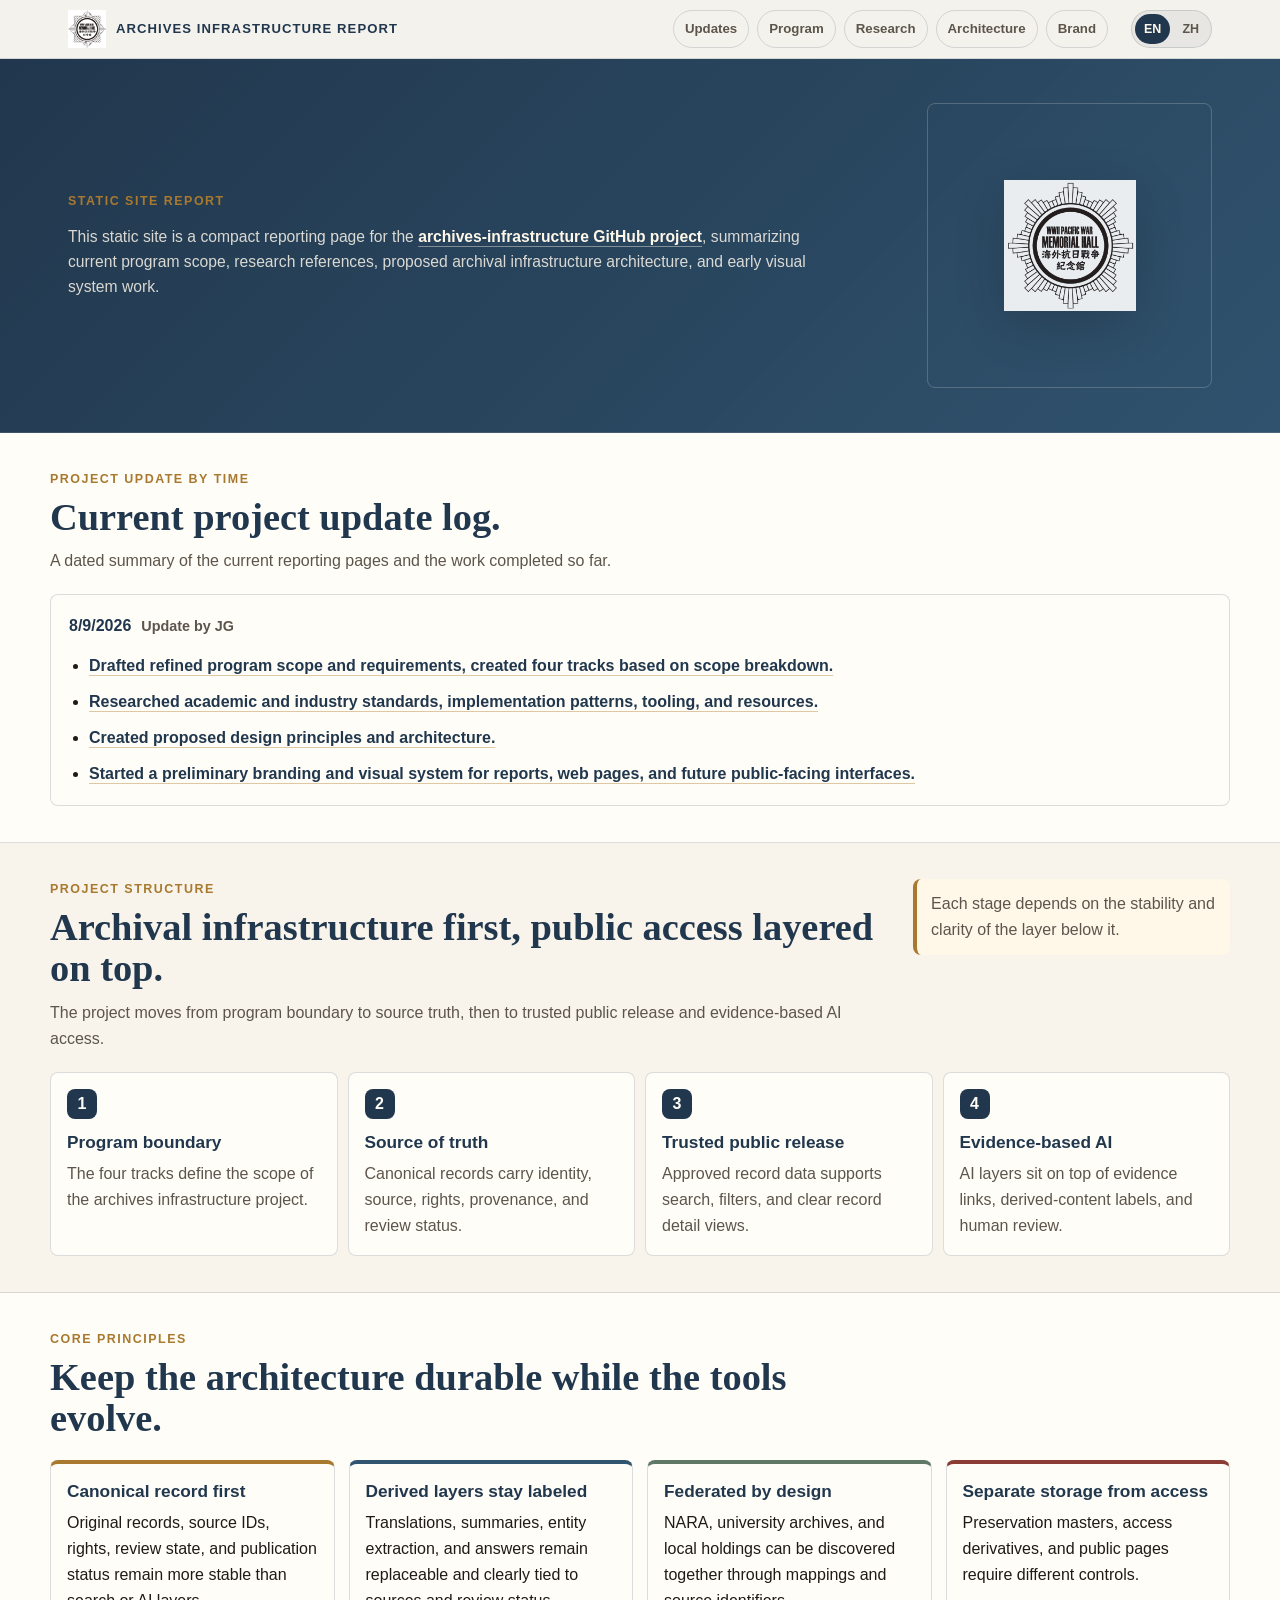
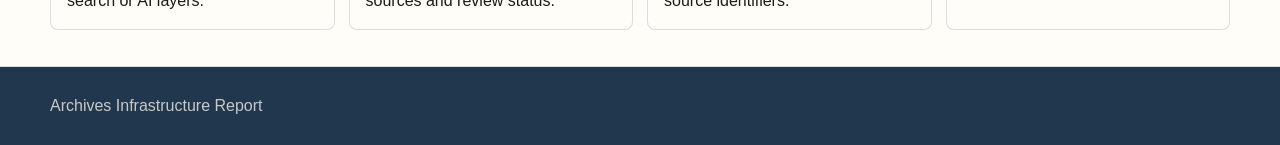
==== index.html @ 8d617dde "Publish archives infrastructure site" ====
<!doctype html>
<html lang="en">
  <head>
    <meta charset="utf-8" />
    <meta name="viewport" content="width=device-width, initial-scale=1" />
    <title>Archives Infrastructure Report</title>
    <style>
      :root {
        --paper: #f4f2ed;
        --surface: #fffdf8;
        --surface-soft: #f8f4ec;
        --ink: #1e1a17;
        --muted: #5d554b;
        --navy: #21374d;
        --blue: #315470;
        --brass: #a8792e;
        --seal: #8b3c35;
        --sage: #5f7868;
        --mist: #d8dee2;
        --line: rgba(33, 55, 77, 0.16);
        --line-strong: rgba(33, 55, 77, 0.32);
        --max: 1180px;
        --radius: 8px;
      }

      * {
        box-sizing: border-box;
      }

      html {
        scroll-behavior: smooth;
      }

      body {
        background:
          linear-gradient(90deg, rgba(33, 55, 77, 0.05) 1px, transparent 1px),
          linear-gradient(180deg, rgba(33, 55, 77, 0.04) 1px, transparent 1px),
          var(--paper);
        background-size: 52px 52px;
        color: var(--ink);
        font-family:
          "IBM Plex Sans", "Avenir Next", "Segoe UI", "PingFang SC",
          "Hiragino Sans GB", "Noto Sans SC", Arial, sans-serif;
        line-height: 1.62;
        margin: 0;
      }

      a {
        color: inherit;
      }

      .site-header {
        background: rgba(244, 242, 237, 0.92);
        border-bottom: 1px solid var(--line);
        position: sticky;
        top: 0;
        z-index: 10;
      }

      .topbar {
        align-items: center;
        display: flex;
        gap: 18px;
        justify-content: space-between;
        margin: 0 auto;
        max-width: var(--max);
        padding: 10px 122px 10px 18px;
        position: relative;
      }

      .brand {
        align-items: center;
        display: flex;
        gap: 10px;
        min-width: 0;
        text-decoration: none;
      }

      .brand img {
        height: 38px;
        object-fit: contain;
        width: 38px;
      }

      .brand span {
        color: var(--navy);
        font-size: 0.82rem;
        font-weight: 900;
        letter-spacing: 0.08em;
        text-transform: uppercase;
      }

      .topbar-tools,
      .nav,
      .lang-switch {
        align-items: center;
        display: flex;
      }

      .topbar-tools {
        flex-wrap: wrap;
        gap: 10px;
        justify-content: flex-end;
      }

      .nav {
        display: flex;
        flex-wrap: wrap;
        gap: 8px;
        justify-content: flex-end;
      }

      .nav a {
        border: 1px solid var(--line);
        border-radius: 999px;
        color: var(--muted);
        font-size: 0.83rem;
        font-weight: 800;
        padding: 7px 11px;
        text-decoration: none;
      }

      .lang-switch {
        background: rgba(33, 55, 77, 0.06);
        border: 1px solid var(--line);
        border-radius: 999px;
        gap: 3px;
        padding: 3px;
        position: absolute;
        right: 18px;
        top: 10px;
      }

      .lang-tab {
        appearance: none;
        background: transparent;
        border: 0;
        border-radius: 999px;
        color: var(--muted);
        cursor: pointer;
        font: inherit;
        font-size: 0.78rem;
        font-weight: 900;
        min-height: 30px;
        padding: 5px 9px;
      }

      .lang-tab.is-active {
        background: var(--navy);
        color: #fff8e9;
      }

      main {
        overflow: hidden;
      }

      .hero {
        background:
          linear-gradient(135deg, rgba(33, 55, 77, 0.98), rgba(49, 84, 112, 0.94)),
          var(--navy);
        border-bottom: 1px solid rgba(255, 255, 255, 0.14);
        color: #f8f2e8;
      }

      .hero-inner {
        align-items: center;
        display: grid;
        gap: 22px;
        grid-template-columns: minmax(0, 1fr) minmax(240px, 0.34fr);
        margin: 0 auto;
        max-width: var(--max);
        min-height: auto;
        padding: clamp(24px, 4vw, 44px) 18px;
      }

      .eyebrow,
      .kicker {
        color: var(--brass);
        display: block;
        font-size: 0.78rem;
        font-weight: 900;
        letter-spacing: 0.12em;
        text-transform: uppercase;
      }

      h1,
      h2,
      h3 {
        margin: 0;
      }

      h1,
      h2 {
        font-family:
          "Cormorant Garamond", "Iowan Old Style", "Palatino Linotype",
          "Source Han Serif SC", "Noto Serif SC", "Songti SC", Georgia, serif;
      }

      h1 {
        color: #fff8e9;
        font-size: clamp(2rem, 4.3vw, 3.8rem);
        font-weight: 700;
        letter-spacing: 0;
        line-height: 1.02;
        margin-top: 14px;
        max-width: 980px;
      }

      .hero-lead {
        color: rgba(248, 242, 232, 0.86);
        font-size: clamp(0.98rem, 1.2vw, 1.08rem);
        line-height: 1.58;
        margin: 14px 0 0;
        max-width: 780px;
      }

      .hero-lead a {
        color: #fff8e9;
        font-weight: 900;
        text-decoration-color: rgba(255, 248, 233, 0.42);
        text-underline-offset: 4px;
      }

      .hero-actions {
        display: flex;
        flex-wrap: wrap;
        gap: 10px;
        margin-top: 22px;
      }

      .button {
        align-items: center;
        background: #fff8e9;
        border: 1px solid rgba(255, 248, 233, 0.34);
        border-radius: 999px;
        color: var(--navy);
        display: inline-flex;
        font-size: 0.92rem;
        font-weight: 900;
        min-height: 42px;
        padding: 9px 14px;
        text-decoration: none;
      }

      .button.secondary {
        background: transparent;
        color: #fff8e9;
      }

      .badge-panel {
        align-items: center;
        aspect-ratio: 1;
        border: 1px solid rgba(255, 248, 233, 0.2);
        border-radius: 8px;
        display: grid;
        justify-items: center;
        padding: 14px;
      }

      .badge-panel img {
        filter: drop-shadow(0 14px 28px rgba(0, 0, 0, 0.18));
        max-width: 132px;
        object-fit: contain;
        opacity: 0.9;
        width: 74%;
      }

      .badge-panel p {
        color: rgba(248, 242, 232, 0.72);
        font-size: 0.84rem;
        margin: 12px 0 0;
        text-align: center;
      }

      .band {
        background: var(--surface);
        border-bottom: 1px solid var(--line);
        padding: clamp(24px, 3.2vw, 36px) 18px;
      }

      .band.alt {
        background: var(--surface-soft);
      }

      .section-inner {
        margin: 0 auto;
        max-width: var(--max);
      }

      .section-head {
        align-items: start;
        display: grid;
        gap: 18px;
        grid-template-columns: minmax(0, 0.8fr) minmax(260px, 0.3fr);
        margin-bottom: 20px;
      }

      h2 {
        color: var(--navy);
        font-size: clamp(1.75rem, 3vw, 3.05rem);
        font-weight: 700;
        letter-spacing: 0;
        line-height: 1.08;
        margin-top: 8px;
      }

      .lead,
      .note,
      .card p,
      td {
        color: var(--muted);
      }

      .lead {
        margin: 10px 0 0;
        max-width: 850px;
      }

      .note {
        background: #fff8e9;
        border-left: 4px solid var(--brass);
        border-radius: var(--radius);
        margin: 0;
        padding: 12px 14px;
      }

      .showcase-grid {
        display: grid;
        gap: 14px;
        grid-template-columns: repeat(4, minmax(0, 1fr));
      }

      .update-card {
        background: #fffdf8;
        border: 1px solid var(--line);
        border-radius: var(--radius);
        padding: 18px;
      }

      .update-meta {
        align-items: center;
        color: var(--navy);
        display: flex;
        flex-wrap: wrap;
        font-weight: 900;
        gap: 10px;
        margin: 0 0 14px;
      }

      .update-meta span {
        color: var(--muted);
        font-size: 0.9rem;
      }

      .update-list {
        display: grid;
        gap: 10px;
        margin: 0;
        padding-left: 20px;
      }

      .update-list a {
        color: var(--navy);
        font-weight: 800;
        text-decoration-color: rgba(182, 134, 58, 0.45);
        text-underline-offset: 4px;
      }

      .card,
      .step,
      .principle {
        background: #fffdf8;
        border: 1px solid var(--line);
        border-radius: var(--radius);
      }

      .card {
        display: flex;
        flex-direction: column;
        min-height: 100%;
        padding: 16px;
      }

      .card-marker {
        align-items: center;
        border-radius: var(--radius);
        color: #fffdf8;
        display: flex;
        font-weight: 900;
        height: 36px;
        justify-content: center;
        margin-bottom: 12px;
        width: 36px;
      }

      .program {
        background: var(--blue);
      }

      .research {
        background: var(--sage);
      }

      .proposal {
        background: var(--seal);
      }

      .brand-system {
        background: var(--brass);
      }

      .card h3,
      .step h3,
      .principle h3 {
        color: var(--navy);
        font-size: 1.08rem;
        line-height: 1.28;
        margin: 0 0 8px;
      }

      .card p,
      .principle p {
        margin: 0;
      }

      .tag-row {
        display: flex;
        flex-wrap: wrap;
        gap: 6px;
        margin: 14px 0 16px;
      }

      .tag {
        background: rgba(33, 55, 77, 0.07);
        border: 1px solid rgba(33, 55, 77, 0.1);
        border-radius: 999px;
        color: var(--navy);
        font-size: 0.74rem;
        font-weight: 900;
        padding: 4px 8px;
      }

      .card-link {
        align-items: center;
        border-top: 1px solid var(--line);
        color: var(--brass);
        display: flex;
        font-size: 0.82rem;
        font-weight: 900;
        justify-content: space-between;
        margin-top: auto;
        padding-top: 14px;
        text-decoration: none;
        text-transform: uppercase;
      }

      .grid {
        display: grid;
        gap: 14px;
      }

      .grid.four {
        grid-template-columns: repeat(4, minmax(0, 1fr));
      }

      .timeline {
        counter-reset: item;
        display: grid;
        gap: 10px;
        grid-template-columns: repeat(4, minmax(0, 1fr));
      }

      .step {
        counter-increment: item;
        padding: 16px;
      }

      .step::before {
        align-items: center;
        background: var(--navy);
        border-radius: var(--radius);
        color: #fffdf8;
        content: counter(item);
        display: flex;
        font-weight: 900;
        height: 30px;
        justify-content: center;
        margin-bottom: 12px;
        width: 30px;
      }

      .step p {
        color: var(--muted);
        margin: 0;
      }

      .principle {
        border-top: 4px solid var(--brass);
        padding: 16px;
      }

      .principle:nth-child(2) {
        border-top-color: var(--blue);
      }

      .principle:nth-child(3) {
        border-top-color: var(--sage);
      }

      .principle:nth-child(4) {
        border-top-color: var(--seal);
      }

      .footer {
        background: var(--navy);
        color: rgba(248, 242, 232, 0.78);
        padding: 26px 18px;
      }

      .footer-inner {
        align-items: center;
        display: flex;
        gap: 18px;
        justify-content: space-between;
        margin: 0 auto;
        max-width: var(--max);
      }

      .footer a {
        color: #fff8e9;
        font-weight: 900;
        text-decoration: none;
      }

      @media (max-width: 900px) {
        .topbar,
        .topbar-tools,
        .footer-inner {
          align-items: flex-start;
          flex-direction: column;
        }

        .hero-inner,
        .section-head,
        .showcase-grid,
        .grid.four,
        .timeline {
          grid-template-columns: 1fr;
        }

        .badge-panel {
          aspect-ratio: auto;
        }
      }

      @media (max-width: 560px) {
        .brand span {
          display: none;
        }

        .nav {
          justify-content: flex-start;
        }

        .hero-inner {
          min-height: auto;
          padding-bottom: 40px;
          padding-top: 36px;
        }

        h1 {
          font-size: clamp(2.1rem, 10vw, 2.7rem);
        }
      }
    </style>
  </head>
  <body data-lang="en">
    <header class="site-header">
      <div class="topbar">
        <a class="brand" href="./index.html" aria-label="Archives Infrastructure Report home">
          <img src="docs/standards/branding/assets/memorial-hall-logo.png" alt="" />
          <span data-i18n="brandLabel">Archives Infrastructure Report</span>
        </a>
        <div class="topbar-tools">
          <div class="lang-switch" role="group" aria-label="Language">
            <button class="lang-tab is-active" data-lang="en" type="button">EN</button>
            <button class="lang-tab" data-lang="zh" type="button">ZH</button>
          </div>
          <nav class="nav" aria-label="Showcase sections">
            <a href="#briefing" data-i18n="navOverview">Updates</a>
            <a href="docs/planning/project-update-program-management.html" data-i18n="navProgram">Program</a>
            <a href="docs/research/digital-archives-research-show.html" data-i18n="navResearch">Research</a>
            <a href="docs/architecture/archival-infrastructure-architecture-proposal.html" data-i18n="navArchitecture">Architecture</a>
            <a href="docs/standards/branding/brand-preview.html" data-i18n="navBrand">Brand</a>
          </nav>
        </div>
      </div>
    </header>

    <main>
      <section class="hero">
        <div class="hero-inner">
          <div>
            <span class="eyebrow" data-i18n="heroEyebrow">Static Site Report</span>
            <p class="hero-lead">
              <span data-i18n="heroLeadPrefix">This static site is a compact reporting page for the</span>
              <a href="https://github.com/sf-pacific-war/archives-infrastructure/tree/main" target="_blank" rel="noreferrer" data-i18n="heroLeadLink">archives-infrastructure GitHub project</a><span data-i18n="heroLeadSuffix">, summarizing current program scope, research references, proposed archival infrastructure architecture, and early visual system work.</span>
            </p>
          </div>
          <aside class="badge-panel" aria-label="Program visual mark">
            <img src="docs/standards/branding/assets/memorial-hall-logo.png" alt="" />
          </aside>
        </div>
      </section>

      <section class="band" id="briefing">
        <div class="section-inner">
          <div class="section-head">
            <div>
              <span class="kicker" data-i18n="briefingKicker">Project Update by Time</span>
              <h2 data-i18n="briefingTitle">Current project update log.</h2>
              <p class="lead" data-i18n="briefingLead">
                A dated summary of the current reporting pages and the work
                completed so far.
              </p>
            </div>
          </div>

          <article class="update-card">
            <p class="update-meta">
              <time datetime="2026-08-09">8/9/2026</time>
              <span data-i18n="updateBy">Update by JG</span>
            </p>
            <ul class="update-list">
              <li>
                <a href="docs/planning/project-update-program-management.html" data-i18n="updateProgram">Drafted refined program scope and requirements, created four tracks based on scope breakdown.</a>
              </li>
              <li>
                <a href="docs/research/digital-archives-research-show.html" data-i18n="updateResearch">Researched academic and industry standards, implementation patterns, tooling, and resources.</a>
              </li>
              <li>
                <a href="docs/architecture/archival-infrastructure-architecture-proposal.html" data-i18n="updateArchitecture">Created proposed design principles and architecture.</a>
              </li>
              <li>
                <a href="docs/standards/branding/brand-preview.html" data-i18n="updateBrand">Started a preliminary branding and visual system for reports, web pages, and future public-facing interfaces.</a>
              </li>
            </ul>
          </article>
        </div>
      </section>

      <section class="band alt" id="roadmap">
        <div class="section-inner">
          <div class="section-head">
            <div>
              <span class="kicker" data-i18n="structureKicker">Project Structure</span>
              <h2 data-i18n="structureTitle">Archival infrastructure first, public access layered on top.</h2>
              <p class="lead" data-i18n="structureLead">
                The project moves from program boundary to source truth, then to
                trusted public release and evidence-based AI access.
              </p>
            </div>
            <p class="note" data-i18n="structureNote">
              Each stage depends on the stability and clarity of the layer below
              it.
            </p>
          </div>

          <div class="timeline">
            <article class="step">
              <h3 data-i18n="stepBoundaryTitle">Program boundary</h3>
              <p data-i18n="stepBoundaryBody">The four tracks define the scope of the archives infrastructure project.</p>
            </article>
            <article class="step">
              <h3 data-i18n="stepTruthTitle">Source of truth</h3>
              <p data-i18n="stepTruthBody">Canonical records carry identity, source, rights, provenance, and review status.</p>
            </article>
            <article class="step">
              <h3 data-i18n="stepReleaseTitle">Trusted public release</h3>
              <p data-i18n="stepReleaseBody">Approved record data supports search, filters, and clear record detail views.</p>
            </article>
            <article class="step">
              <h3 data-i18n="stepAiTitle">Evidence-based AI</h3>
              <p data-i18n="stepAiBody">AI layers sit on top of evidence links, derived-content labels, and human review.</p>
            </article>
          </div>
        </div>
      </section>

      <section class="band" id="principles">
        <div class="section-inner">
          <div class="section-head">
            <div>
              <span class="kicker" data-i18n="principlesKicker">Core Principles</span>
              <h2 data-i18n="principlesTitle">Keep the architecture durable while the tools evolve.</h2>
            </div>
          </div>

          <div class="grid four">
            <article class="principle">
              <h3 data-i18n="principleCanonicalTitle">Canonical record first</h3>
              <p data-i18n="principleCanonicalBody">Original records, source IDs, rights, review state, and publication status remain more stable than search or AI layers.</p>
            </article>
            <article class="principle">
              <h3 data-i18n="principleDerivedTitle">Derived layers stay labeled</h3>
              <p data-i18n="principleDerivedBody">Translations, summaries, entity extraction, and answers remain replaceable and clearly tied to sources and review status.</p>
            </article>
            <article class="principle">
              <h3 data-i18n="principleFederatedTitle">Federated by design</h3>
              <p data-i18n="principleFederatedBody">NARA, university archives, and local holdings can be discovered together through mappings and source identifiers.</p>
            </article>
            <article class="principle">
              <h3 data-i18n="principleStorageTitle">Separate storage from access</h3>
              <p data-i18n="principleStorageBody">Preservation masters, access derivatives, and public pages require different controls.</p>
            </article>
          </div>
        </div>
      </section>
    </main>

    <footer class="footer">
      <div class="footer-inner">
        <span data-i18n="footerLabel">Archives Infrastructure Report</span>
      </div>
    </footer>
    <script>
      const translations = {
        en: {
          title: "Archives Infrastructure Report",
          brandLabel: "Archives Infrastructure Report",
          footerLabel: "Archives Infrastructure Report",
          navOverview: "Updates",
          navProgram: "Program",
          navResearch: "Research",
          navArchitecture: "Architecture",
          navBrand: "Brand",
          heroEyebrow: "Static Site Report",
          heroLeadPrefix: "This static site is a compact reporting page for the",
          heroLeadLink: "archives-infrastructure GitHub project",
          heroLeadSuffix: ", summarizing current program scope, research references, proposed archival infrastructure architecture, and early visual system work.",
          briefingKicker: "Project Update by Time",
          briefingTitle: "Current project update log.",
          briefingLead: "A dated summary of the current reporting pages and the work completed so far.",
          updateBy: "Update by JG",
          updateProgram: "Drafted refined program scope and requirements, created four tracks based on scope breakdown.",
          updateResearch: "Researched academic and industry standards, implementation patterns, tooling, and resources.",
          updateArchitecture: "Created proposed design principles and architecture.",
          updateBrand: "Started a preliminary branding and visual system for reports, web pages, and future public-facing interfaces.",
          structureKicker: "Project Structure",
          structureTitle: "Archival infrastructure first, public access layered on top.",
          structureLead: "The project moves from program boundary to source truth, then to trusted public release and evidence-based AI access.",
          structureNote: "Each stage depends on the stability and clarity of the layer below it.",
          stepBoundaryTitle: "Program boundary",
          stepBoundaryBody: "The four tracks define the scope of the archives infrastructure project.",
          stepTruthTitle: "Source of truth",
          stepTruthBody: "Canonical records carry identity, source, rights, provenance, and review status.",
          stepReleaseTitle: "Trusted public release",
          stepReleaseBody: "Approved record data supports search, filters, and clear record detail views.",
          stepAiTitle: "Evidence-based AI",
          stepAiBody: "AI layers sit on top of evidence links, derived-content labels, and human review.",
          principlesKicker: "Core Principles",
          principlesTitle: "Keep the architecture durable while the tools evolve.",
          principleCanonicalTitle: "Canonical record first",
          principleCanonicalBody: "Original records, source IDs, rights, review state, and publication status remain more stable than search or AI layers.",
          principleDerivedTitle: "Derived layers stay labeled",
          principleDerivedBody: "Translations, summaries, entity extraction, and answers remain replaceable and clearly tied to sources and review status.",
          principleFederatedTitle: "Federated by design",
          principleFederatedBody: "NARA, university archives, and local holdings can be discovered together through mappings and source identifiers.",
          principleStorageTitle: "Separate storage from access",
          principleStorageBody: "Preservation masters, access derivatives, and public pages require different controls.",
        },
        zh: {
          title: "Archives Infrastructure Report",
          brandLabel: "Archives Infrastructure Report",
          footerLabel: "Archives Infrastructure Report",
          navOverview: "更新",
          navProgram: "项目",
          navResearch: "研究",
          navArchitecture: "架构",
          navBrand: "品牌",
          heroEyebrow: "静态展示页汇报",
          heroLeadPrefix: "这个 static site 是",
          heroLeadLink: "archives-infrastructure GitHub project",
          heroLeadSuffix: " 的汇报展示页面，紧凑汇总当前 program scope、research references、archival infrastructure architecture proposal 与早期 visual system 工作。",
          briefingKicker: "Project Update by Time",
          briefingTitle: "当前项目更新时间线。",
          briefingLead: "按时间记录这组汇报页面和目前已经完成的工作。",
          updateBy: "JG 更新",
          updateProgram: "完成 refined program scope 与 requirements 初稿，并基于 scope breakdown 创建四条 tracks。",
          updateResearch: "研究 academic 与 industry standards、implementation patterns、tooling 和 resources。",
          updateArchitecture: "创建 proposed design principles 与 architecture。",
          updateBrand: "启动用于 reports、web pages 和未来 public-facing interfaces 的 preliminary branding 与 visual system。",
          structureKicker: "项目结构",
          structureTitle: "先建立档案基础设施，再在其上扩展公共访问。",
          structureLead: "项目从 program boundary 到 source truth，再进入可信公开发布和基于证据的 AI access。",
          structureNote: "每一阶段都依赖下一层的稳定性和清晰边界。",
          stepBoundaryTitle: "项目边界",
          stepBoundaryBody: "四条 track 定义档案项目的范围。",
          stepTruthTitle: "事实来源",
          stepTruthBody: "Canonical records 承载身份、来源、权利、provenance 和 review status。",
          stepReleaseTitle: "可信公开发布",
          stepReleaseBody: "已批准的记录数据支持 search、filters 和清晰的 record detail views。",
          stepAiTitle: "基于证据的 AI",
          stepAiBody: "AI 层建立在 evidence links、derived-content labels 和 human review 之上。",
          principlesKicker: "核心原则",
          principlesTitle: "让架构在工具变化时仍然保持稳定。",
          principleCanonicalTitle: "Canonical record 优先",
          principleCanonicalBody: "原始记录、source IDs、权利、review state 和 publication status 必须比 search 或 AI 层更稳定。",
          principleDerivedTitle: "衍生层必须标注",
          principleDerivedBody: "翻译、摘要、entity extraction 和 answers 都应可替换，并清楚连接来源与审核状态。",
          principleFederatedTitle: "按 federated discovery 设计",
          principleFederatedBody: "NARA、大学档案和本地馆藏可以通过 mappings 与 source identifiers 被统一发现。",
          principleStorageTitle: "保存与访问分离",
          principleStorageBody: "Preservation masters、access derivatives 和 public pages 需要不同控制。",
        }
      };

      const root = document.body;
      const buttons = Array.from(document.querySelectorAll(".lang-tab"));

      function setLanguage(lang) {
        const dictionary = translations[lang];
        root.dataset.lang = lang;
        document.documentElement.lang = lang === "zh" ? "zh-CN" : "en";
        document.title = dictionary.title;
        document.querySelectorAll("[data-i18n]").forEach((node) => {
          node.textContent = dictionary[node.dataset.i18n];
        });
        buttons.forEach((button) => {
          const active = button.dataset.lang === lang;
          button.classList.toggle("is-active", active);
          button.setAttribute("aria-pressed", active ? "true" : "false");
        });
      }

      buttons.forEach((button) => {
        button.addEventListener("click", () => setLanguage(button.dataset.lang));
      });

      setLanguage("en");
    </script>
  </body>
</html>
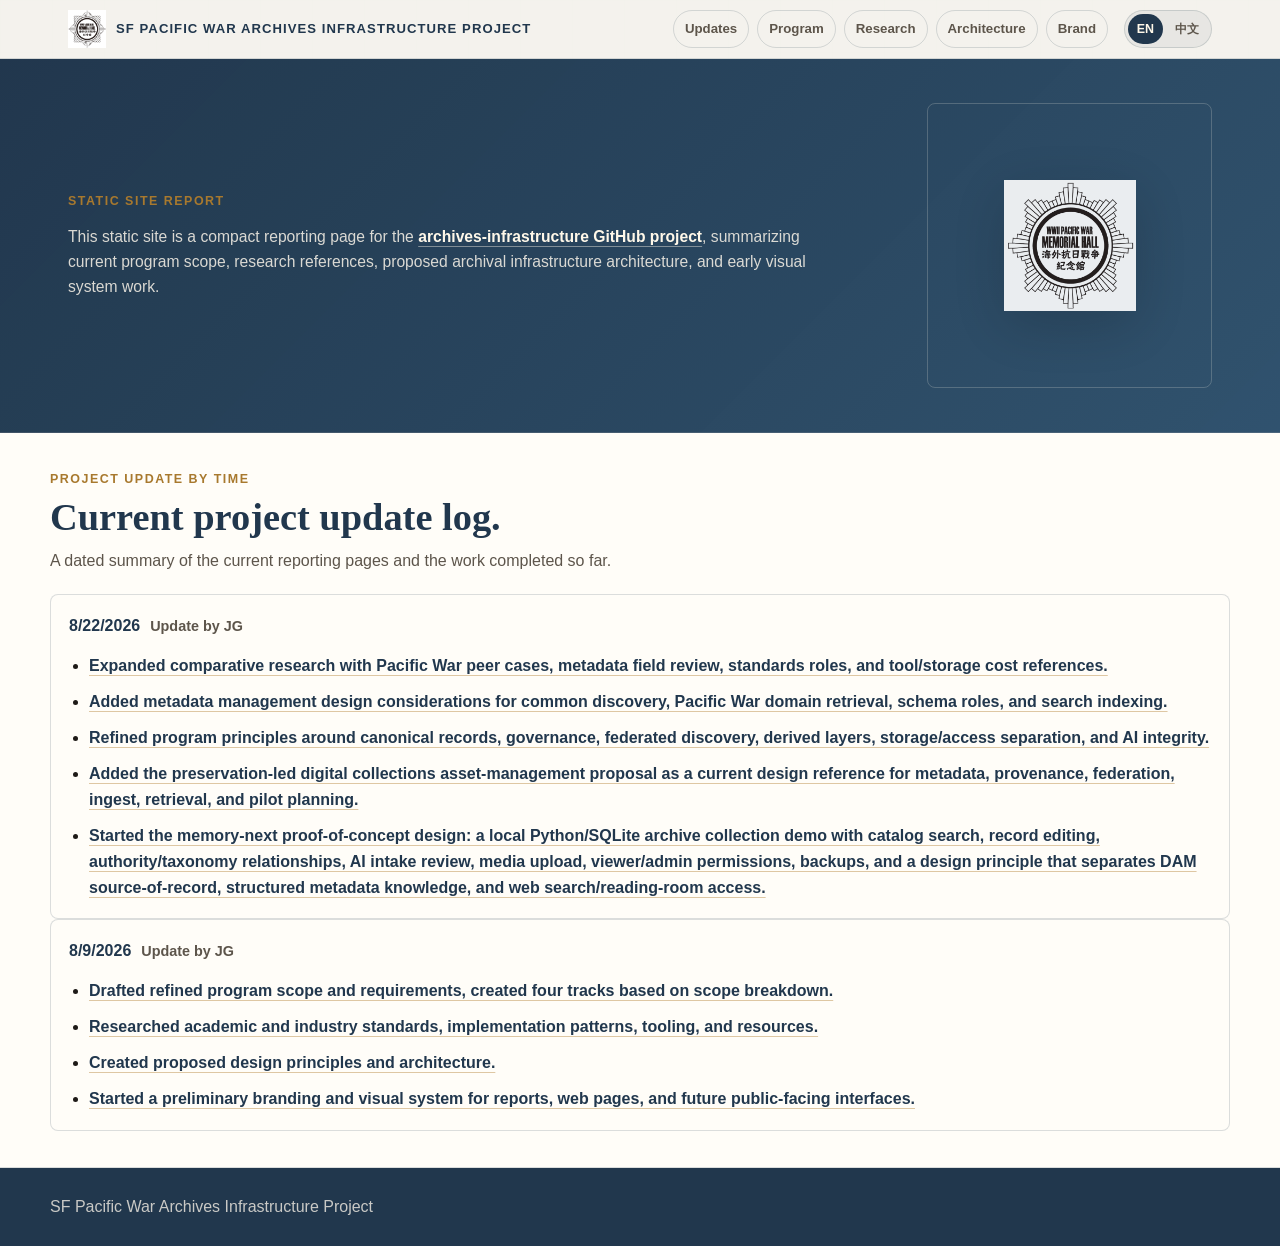
==== commit c5df03bc: "Update project research and design reports" ====
--- a/index.html
+++ b/index.html
@@ -3,7 +3,7 @@
   <head>
     <meta charset="utf-8" />
     <meta name="viewport" content="width=device-width, initial-scale=1" />
-    <title>Archives Infrastructure Report</title>
+    <title>SF Pacific War Archives Infrastructure Project</title>
     <style>
       :root {
         --paper: #f4f2ed;
@@ -577,14 +577,14 @@
   <body data-lang="en">
     <header class="site-header">
       <div class="topbar">
-        <a class="brand" href="./index.html" aria-label="Archives Infrastructure Report home">
+        <a class="brand" href="./index.html" aria-label="SF Pacific War Archives Infrastructure Project home">
           <img src="docs/standards/branding/assets/memorial-hall-logo.png" alt="" />
-          <span data-i18n="brandLabel">Archives Infrastructure Report</span>
+          <span data-i18n="brandLabel">SF Pacific War Archives Infrastructure Project</span>
         </a>
         <div class="topbar-tools">
           <div class="lang-switch" role="group" aria-label="Language">
             <button class="lang-tab is-active" data-lang="en" type="button">EN</button>
-            <button class="lang-tab" data-lang="zh" type="button">ZH</button>
+            <button class="lang-tab" data-lang="zh" type="button">中文</button>
           </div>
           <nav class="nav" aria-label="Showcase sections">
             <a href="#briefing" data-i18n="navOverview">Updates</a>
@@ -628,6 +628,30 @@
 
           <article class="update-card">
             <p class="update-meta">
+              <time datetime="2026-08-22">8/22/2026</time>
+              <span data-i18n="updateBy">Update by JG</span>
+            </p>
+            <ul class="update-list">
+              <li>
+                <a href="docs/research/digital-archives-research-show.html" data-i18n="update20260822Research">Expanded comparative research with Pacific War peer cases, metadata field review, standards roles, and tool/storage cost references.</a>
+              </li>
+              <li>
+                <a href="docs/architecture/archival-infrastructure-architecture-proposal.html" data-i18n="update20260822Architecture">Added metadata management design considerations for common discovery, Pacific War domain retrieval, schema roles, and search indexing.</a>
+              </li>
+              <li>
+                <a href="docs/planning/project-update-program-management.html" data-i18n="update20260822Program">Refined program principles around canonical records, governance, federated discovery, derived layers, storage/access separation, and AI integrity.</a>
+              </li>
+              <li>
+                <a href="docs/architecture/digital-collections-asset-management-design-proposal.html" data-i18n="update20260822AssetManagement">Added the preservation-led digital collections asset-management proposal as a current design reference for metadata, provenance, federation, ingest, retrieval, and pilot planning.</a>
+              </li>
+              <li>
+                <a href="file:///Users/jingxugao/Documents/memory-next/pacific-war-dam-product-technical-design.html" data-i18n="update20260822Poc">Started the memory-next proof-of-concept design: a local Python/SQLite archive collection demo with catalog search, record editing, authority/taxonomy relationships, AI intake review, media upload, viewer/admin permissions, backups, and a design principle that separates DAM source-of-record, structured metadata knowledge, and web search/reading-room access.</a>
+              </li>
+            </ul>
+          </article>
+
+          <article class="update-card">
+            <p class="update-meta">
               <time datetime="2026-08-09">8/9/2026</time>
               <span data-i18n="updateBy">Update by JG</span>
             </p>
@@ -649,86 +673,19 @@
         </div>
       </section>
 
-      <section class="band alt" id="roadmap">
-        <div class="section-inner">
-          <div class="section-head">
-            <div>
-              <span class="kicker" data-i18n="structureKicker">Project Structure</span>
-              <h2 data-i18n="structureTitle">Archival infrastructure first, public access layered on top.</h2>
-              <p class="lead" data-i18n="structureLead">
-                The project moves from program boundary to source truth, then to
-                trusted public release and evidence-based AI access.
-              </p>
-            </div>
-            <p class="note" data-i18n="structureNote">
-              Each stage depends on the stability and clarity of the layer below
-              it.
-            </p>
-          </div>
-
-          <div class="timeline">
-            <article class="step">
-              <h3 data-i18n="stepBoundaryTitle">Program boundary</h3>
-              <p data-i18n="stepBoundaryBody">The four tracks define the scope of the archives infrastructure project.</p>
-            </article>
-            <article class="step">
-              <h3 data-i18n="stepTruthTitle">Source of truth</h3>
-              <p data-i18n="stepTruthBody">Canonical records carry identity, source, rights, provenance, and review status.</p>
-            </article>
-            <article class="step">
-              <h3 data-i18n="stepReleaseTitle">Trusted public release</h3>
-              <p data-i18n="stepReleaseBody">Approved record data supports search, filters, and clear record detail views.</p>
-            </article>
-            <article class="step">
-              <h3 data-i18n="stepAiTitle">Evidence-based AI</h3>
-              <p data-i18n="stepAiBody">AI layers sit on top of evidence links, derived-content labels, and human review.</p>
-            </article>
-          </div>
-        </div>
-      </section>
-
-      <section class="band" id="principles">
-        <div class="section-inner">
-          <div class="section-head">
-            <div>
-              <span class="kicker" data-i18n="principlesKicker">Core Principles</span>
-              <h2 data-i18n="principlesTitle">Keep the architecture durable while the tools evolve.</h2>
-            </div>
-          </div>
-
-          <div class="grid four">
-            <article class="principle">
-              <h3 data-i18n="principleCanonicalTitle">Canonical record first</h3>
-              <p data-i18n="principleCanonicalBody">Original records, source IDs, rights, review state, and publication status remain more stable than search or AI layers.</p>
-            </article>
-            <article class="principle">
-              <h3 data-i18n="principleDerivedTitle">Derived layers stay labeled</h3>
-              <p data-i18n="principleDerivedBody">Translations, summaries, entity extraction, and answers remain replaceable and clearly tied to sources and review status.</p>
-            </article>
-            <article class="principle">
-              <h3 data-i18n="principleFederatedTitle">Federated by design</h3>
-              <p data-i18n="principleFederatedBody">NARA, university archives, and local holdings can be discovered together through mappings and source identifiers.</p>
-            </article>
-            <article class="principle">
-              <h3 data-i18n="principleStorageTitle">Separate storage from access</h3>
-              <p data-i18n="principleStorageBody">Preservation masters, access derivatives, and public pages require different controls.</p>
-            </article>
-          </div>
-        </div>
-      </section>
     </main>
 
     <footer class="footer">
       <div class="footer-inner">
-        <span data-i18n="footerLabel">Archives Infrastructure Report</span>
+        <span data-i18n="footerLabel">SF Pacific War Archives Infrastructure Project</span>
       </div>
     </footer>
     <script>
       const translations = {
         en: {
-          title: "Archives Infrastructure Report",
-          brandLabel: "Archives Infrastructure Report",
-          footerLabel: "Archives Infrastructure Report",
+          title: "SF Pacific War Archives Infrastructure Project",
+          brandLabel: "SF Pacific War Archives Infrastructure Project",
+          footerLabel: "SF Pacific War Archives Infrastructure Project",
           navOverview: "Updates",
           navProgram: "Program",
           navResearch: "Research",
@@ -742,37 +699,20 @@
           briefingTitle: "Current project update log.",
           briefingLead: "A dated summary of the current reporting pages and the work completed so far.",
           updateBy: "Update by JG",
+          update20260822Research: "Expanded comparative research with Pacific War peer cases, metadata field review, standards roles, and tool/storage cost references.",
+          update20260822Architecture: "Added metadata management design considerations for common discovery, Pacific War domain retrieval, schema roles, and search indexing.",
+          update20260822Program: "Refined program principles around canonical records, governance, federated discovery, derived layers, storage/access separation, and AI integrity.",
+          update20260822AssetManagement: "Added the preservation-led digital collections asset-management proposal as a current design reference for metadata, provenance, federation, ingest, retrieval, and pilot planning.",
+          update20260822Poc: "Started the memory-next proof-of-concept design: a local Python/SQLite archive collection demo with catalog search, record editing, authority/taxonomy relationships, AI intake review, media upload, viewer/admin permissions, backups, and a design principle that separates DAM source-of-record, structured metadata knowledge, and web search/reading-room access.",
           updateProgram: "Drafted refined program scope and requirements, created four tracks based on scope breakdown.",
           updateResearch: "Researched academic and industry standards, implementation patterns, tooling, and resources.",
           updateArchitecture: "Created proposed design principles and architecture.",
           updateBrand: "Started a preliminary branding and visual system for reports, web pages, and future public-facing interfaces.",
-          structureKicker: "Project Structure",
-          structureTitle: "Archival infrastructure first, public access layered on top.",
-          structureLead: "The project moves from program boundary to source truth, then to trusted public release and evidence-based AI access.",
-          structureNote: "Each stage depends on the stability and clarity of the layer below it.",
-          stepBoundaryTitle: "Program boundary",
-          stepBoundaryBody: "The four tracks define the scope of the archives infrastructure project.",
-          stepTruthTitle: "Source of truth",
-          stepTruthBody: "Canonical records carry identity, source, rights, provenance, and review status.",
-          stepReleaseTitle: "Trusted public release",
-          stepReleaseBody: "Approved record data supports search, filters, and clear record detail views.",
-          stepAiTitle: "Evidence-based AI",
-          stepAiBody: "AI layers sit on top of evidence links, derived-content labels, and human review.",
-          principlesKicker: "Core Principles",
-          principlesTitle: "Keep the architecture durable while the tools evolve.",
-          principleCanonicalTitle: "Canonical record first",
-          principleCanonicalBody: "Original records, source IDs, rights, review state, and publication status remain more stable than search or AI layers.",
-          principleDerivedTitle: "Derived layers stay labeled",
-          principleDerivedBody: "Translations, summaries, entity extraction, and answers remain replaceable and clearly tied to sources and review status.",
-          principleFederatedTitle: "Federated by design",
-          principleFederatedBody: "NARA, university archives, and local holdings can be discovered together through mappings and source identifiers.",
-          principleStorageTitle: "Separate storage from access",
-          principleStorageBody: "Preservation masters, access derivatives, and public pages require different controls.",
         },
         zh: {
-          title: "Archives Infrastructure Report",
-          brandLabel: "Archives Infrastructure Report",
-          footerLabel: "Archives Infrastructure Report",
+          title: "SF Pacific War Archives Infrastructure Project",
+          brandLabel: "SF Pacific War Archives Infrastructure Project",
+          footerLabel: "SF Pacific War Archives Infrastructure Project",
           navOverview: "更新",
           navProgram: "项目",
           navResearch: "研究",
@@ -786,32 +726,15 @@
           briefingTitle: "当前项目更新时间线。",
           briefingLead: "按时间记录这组汇报页面和目前已经完成的工作。",
           updateBy: "JG 更新",
+          update20260822Research: "扩展 comparative research，补充 Pacific War 相关同行案例、metadata field review、standards roles，以及工具与存储成本参考。",
+          update20260822Architecture: "为 architecture proposal 增加 metadata management 设计考量，覆盖 common discovery、Pacific War domain retrieval、schema roles 与 search indexing。",
+          update20260822Program: "调整 program principles，强化 canonical records、governance、federated discovery、derived layers、storage/access separation 与 AI integrity。",
+          update20260822AssetManagement: "加入 preservation-led digital collections asset-management proposal，作为 metadata、provenance、federation、ingest、retrieval 与 pilot planning 的当前设计参考。",
+          update20260822Poc: "开始 memory-next proof-of-concept design：已实现本地 Python/SQLite archive collection demo，包含 catalog search、record editing、authority/taxonomy relationships、AI intake review、media upload、viewer/admin permissions、backups；设计原则是分离 DAM source-of-record、structured metadata knowledge layer 与 web search/reading-room access。",
           updateProgram: "完成 refined program scope 与 requirements 初稿，并基于 scope breakdown 创建四条 tracks。",
           updateResearch: "研究 academic 与 industry standards、implementation patterns、tooling 和 resources。",
           updateArchitecture: "创建 proposed design principles 与 architecture。",
           updateBrand: "启动用于 reports、web pages 和未来 public-facing interfaces 的 preliminary branding 与 visual system。",
-          structureKicker: "项目结构",
-          structureTitle: "先建立档案基础设施，再在其上扩展公共访问。",
-          structureLead: "项目从 program boundary 到 source truth，再进入可信公开发布和基于证据的 AI access。",
-          structureNote: "每一阶段都依赖下一层的稳定性和清晰边界。",
-          stepBoundaryTitle: "项目边界",
-          stepBoundaryBody: "四条 track 定义档案项目的范围。",
-          stepTruthTitle: "事实来源",
-          stepTruthBody: "Canonical records 承载身份、来源、权利、provenance 和 review status。",
-          stepReleaseTitle: "可信公开发布",
-          stepReleaseBody: "已批准的记录数据支持 search、filters 和清晰的 record detail views。",
-          stepAiTitle: "基于证据的 AI",
-          stepAiBody: "AI 层建立在 evidence links、derived-content labels 和 human review 之上。",
-          principlesKicker: "核心原则",
-          principlesTitle: "让架构在工具变化时仍然保持稳定。",
-          principleCanonicalTitle: "Canonical record 优先",
-          principleCanonicalBody: "原始记录、source IDs、权利、review state 和 publication status 必须比 search 或 AI 层更稳定。",
-          principleDerivedTitle: "衍生层必须标注",
-          principleDerivedBody: "翻译、摘要、entity extraction 和 answers 都应可替换，并清楚连接来源与审核状态。",
-          principleFederatedTitle: "按 federated discovery 设计",
-          principleFederatedBody: "NARA、大学档案和本地馆藏可以通过 mappings 与 source identifiers 被统一发现。",
-          principleStorageTitle: "保存与访问分离",
-          principleStorageBody: "Preservation masters、access derivatives 和 public pages 需要不同控制。",
         }
       };
 
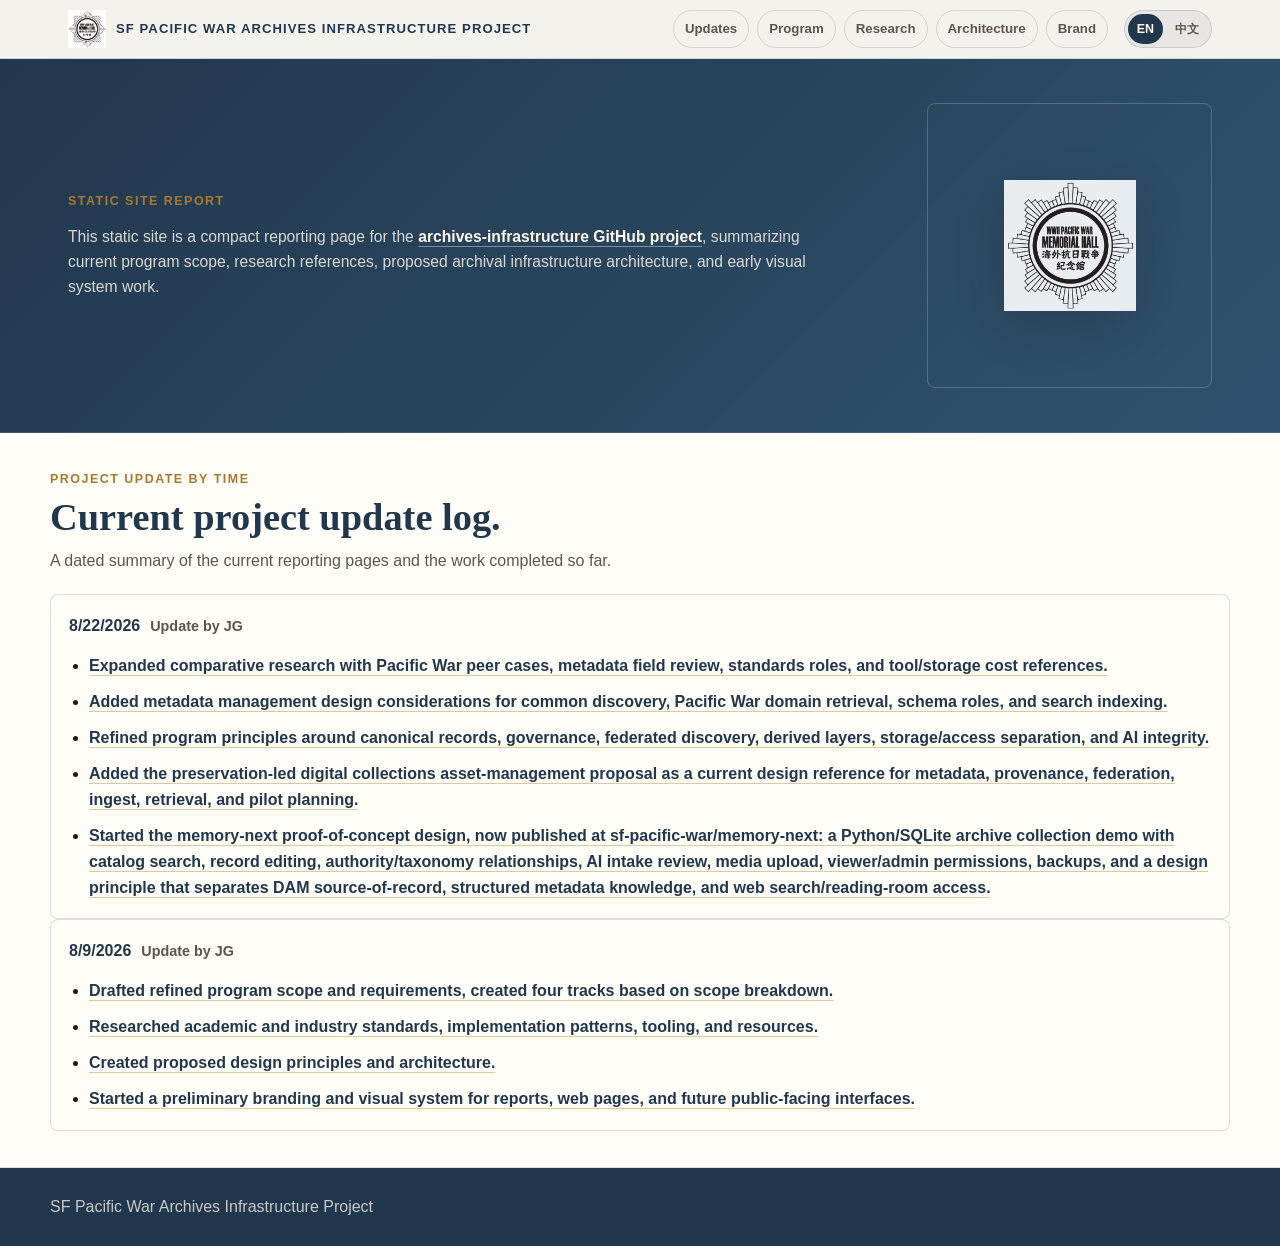
==== commit e0830861: "Point memory-next update to GitHub repo" ====
--- a/index.html
+++ b/index.html
@@ -645,7 +645,7 @@
                 <a href="docs/architecture/digital-collections-asset-management-design-proposal.html" data-i18n="update20260822AssetManagement">Added the preservation-led digital collections asset-management proposal as a current design reference for metadata, provenance, federation, ingest, retrieval, and pilot planning.</a>
               </li>
               <li>
-                <a href="file:///Users/jingxugao/Documents/memory-next/pacific-war-dam-product-technical-design.html" data-i18n="update20260822Poc">Started the memory-next proof-of-concept design: a local Python/SQLite archive collection demo with catalog search, record editing, authority/taxonomy relationships, AI intake review, media upload, viewer/admin permissions, backups, and a design principle that separates DAM source-of-record, structured metadata knowledge, and web search/reading-room access.</a>
+                <a href="https://github.com/sf-pacific-war/memory-next" data-i18n="update20260822Poc">Started the memory-next proof-of-concept design, now published at sf-pacific-war/memory-next: a Python/SQLite archive collection demo with catalog search, record editing, authority/taxonomy relationships, AI intake review, media upload, viewer/admin permissions, backups, and a design principle that separates DAM source-of-record, structured metadata knowledge, and web search/reading-room access.</a>
               </li>
             </ul>
           </article>
@@ -703,7 +703,7 @@
           update20260822Architecture: "Added metadata management design considerations for common discovery, Pacific War domain retrieval, schema roles, and search indexing.",
           update20260822Program: "Refined program principles around canonical records, governance, federated discovery, derived layers, storage/access separation, and AI integrity.",
           update20260822AssetManagement: "Added the preservation-led digital collections asset-management proposal as a current design reference for metadata, provenance, federation, ingest, retrieval, and pilot planning.",
-          update20260822Poc: "Started the memory-next proof-of-concept design: a local Python/SQLite archive collection demo with catalog search, record editing, authority/taxonomy relationships, AI intake review, media upload, viewer/admin permissions, backups, and a design principle that separates DAM source-of-record, structured metadata knowledge, and web search/reading-room access.",
+          update20260822Poc: "Started the memory-next proof-of-concept design, now published at sf-pacific-war/memory-next: a Python/SQLite archive collection demo with catalog search, record editing, authority/taxonomy relationships, AI intake review, media upload, viewer/admin permissions, backups, and a design principle that separates DAM source-of-record, structured metadata knowledge, and web search/reading-room access.",
           updateProgram: "Drafted refined program scope and requirements, created four tracks based on scope breakdown.",
           updateResearch: "Researched academic and industry standards, implementation patterns, tooling, and resources.",
           updateArchitecture: "Created proposed design principles and architecture.",
@@ -730,7 +730,7 @@
           update20260822Architecture: "为 architecture proposal 增加 metadata management 设计考量，覆盖 common discovery、Pacific War domain retrieval、schema roles 与 search indexing。",
           update20260822Program: "调整 program principles，强化 canonical records、governance、federated discovery、derived layers、storage/access separation 与 AI integrity。",
           update20260822AssetManagement: "加入 preservation-led digital collections asset-management proposal，作为 metadata、provenance、federation、ingest、retrieval 与 pilot planning 的当前设计参考。",
-          update20260822Poc: "开始 memory-next proof-of-concept design：已实现本地 Python/SQLite archive collection demo，包含 catalog search、record editing、authority/taxonomy relationships、AI intake review、media upload、viewer/admin permissions、backups；设计原则是分离 DAM source-of-record、structured metadata knowledge layer 与 web search/reading-room access。",
+          update20260822Poc: "开始 memory-next proof-of-concept design，并已发布到 sf-pacific-war/memory-next：Python/SQLite archive collection demo 包含 catalog search、record editing、authority/taxonomy relationships、AI intake review、media upload、viewer/admin permissions、backups；设计原则是分离 DAM source-of-record、structured metadata knowledge layer 与 web search/reading-room access。",
           updateProgram: "完成 refined program scope 与 requirements 初稿，并基于 scope breakdown 创建四条 tracks。",
           updateResearch: "研究 academic 与 industry standards、implementation patterns、tooling 和 resources。",
           updateArchitecture: "创建 proposed design principles 与 architecture。",
